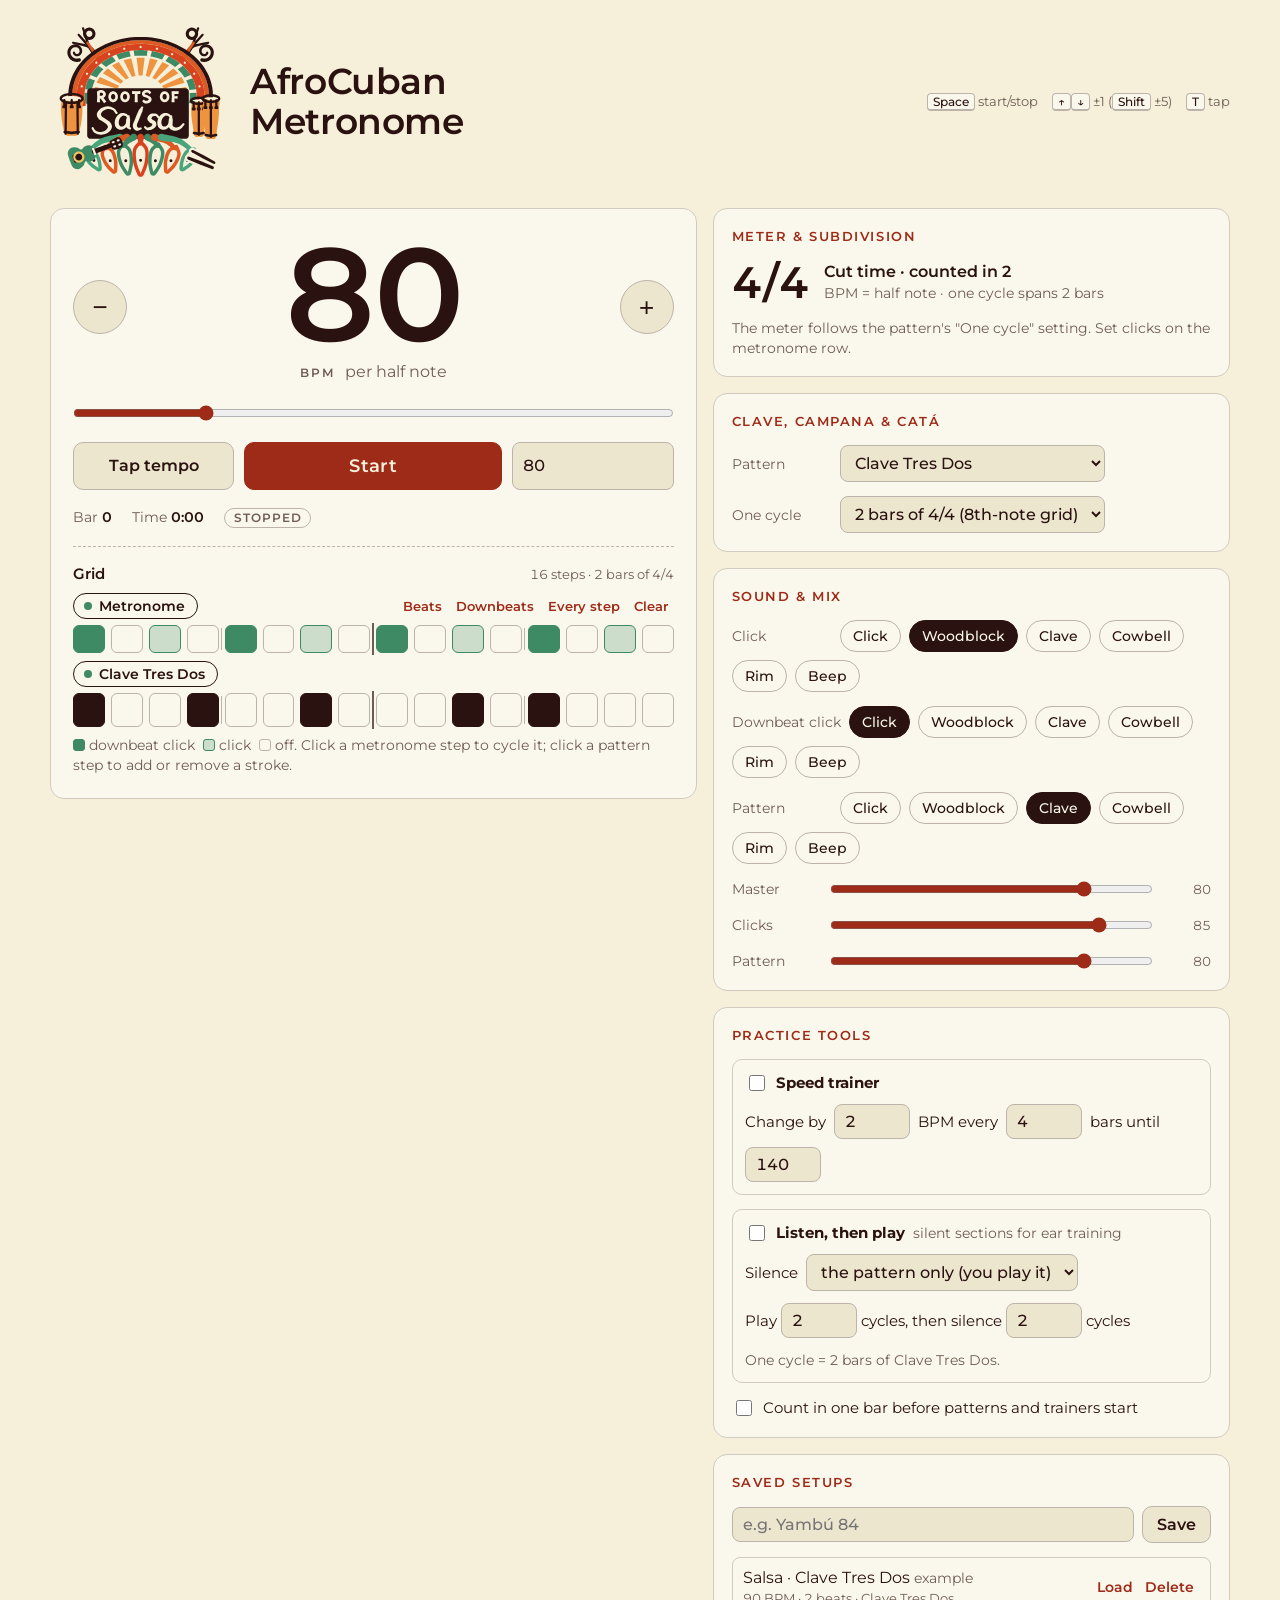
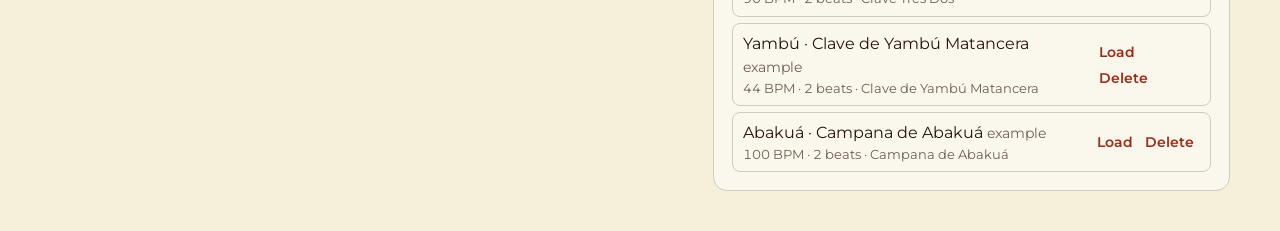
==== site/index.html @ 191486e2 "Downbeats: click the two main pulses of each bar Downbeats now puts downbeat clicks on the half note" ====
<!doctype html>
<html lang="en">
<head>
<meta charset="utf-8">
<meta name="viewport" content="width=device-width, initial-scale=1, viewport-fit=cover">
<title>AfroCuban Metronome</title>
<meta name="description" content="Practice clave, campana and catá patterns over a step-grid metronome. An Afro-Cuban percussion trainer from Roots of Salsa.">
<meta name="theme-color" content="#F6F0DA" media="(prefers-color-scheme: light)">
<meta name="theme-color" content="#2A1210" media="(prefers-color-scheme: dark)">
<link rel="icon" href="favicon.svg" type="image/svg+xml">
<link rel="preconnect" href="https://fonts.googleapis.com">
<link rel="preconnect" href="https://fonts.gstatic.com" crossorigin>
<link rel="stylesheet" href="https://fonts.googleapis.com/css2?family=Montserrat:wght@400;500;600&display=swap">
<link rel="stylesheet" href="css/styles.css">
<script type="module" src="js/main.js"></script>
</head>
<body>
<div class="wrap">
  <header class="top">
    <div class="brand">
      <img class="logo" src="img/roots_of_salsa_v2_colour.svg" width="180" height="180" alt="Roots of Salsa">
      <h1><span>AfroCuban</span> <span>Metronome</span></h1>
    </div>
    <div class="keys"><span><kbd>Space</kbd> start/stop</span><span><kbd>↑</kbd><kbd>↓</kbd> ±1 (<kbd>Shift</kbd> ±5)</span><span><kbd>T</kbd> tap</span></div>
  </header>

  <div class="grid">
    <section class="transport" id="transport" aria-label="Transport">
      <div class="tempo-row">
        <button class="nudge" id="minus" aria-label="Slower">−</button>
        <div class="bpm-wrap">
          <output id="bpmOut" aria-live="polite">96</output>
          <div class="bpm-meta"><span class="unit">BPM</span><span id="marking">per half note</span></div>
        </div>
        <button class="nudge" id="plus" aria-label="Faster">+</button>
      </div>
      <input type="range" id="bpm" min="20" max="300" value="96" aria-label="Tempo">
      <div class="ctrls">
        <button class="btn" id="tap">Tap tempo</button>
        <button class="btn primary" id="play">Start</button>
        <input type="number" id="bpmNum" min="20" max="300" value="96" aria-label="Exact tempo">
      </div>
      <div class="status">
        <span>Bar <b id="barOut">0</b></span>
        <span>Time <b id="timeOut">0:00</b></span>
        <span id="stateOut"><span class="pill">Stopped</span></span>
        <span id="trainerOut"></span>
      </div>
      <div class="patview" id="patview">
        <h3><span id="patName">Grid</span><span id="patInfo">16 steps · 2 bars</span></h3>
        <div class="lane" id="metLane">
          <div class="lane-head">
            <button class="mute on" id="metToggle" aria-pressed="true">Metronome</button>
            <div class="lane-tools"><button class="mini" data-met="beats" title="Every beat of the time signature (the numerator)">Beats</button><button class="mini" data-met="down" title="The two main pulses of each bar">Downbeats</button><button class="mini" data-met="all">Every step</button><button class="mini" data-met="clear">Clear</button></div>
          </div>
          <div class="cells" id="metCells"></div>
        </div>
        <div class="lane" id="patLane">
          <div class="lane-head"><button class="mute on" id="patToggle" aria-pressed="true"><span id="patLaneName">Pattern</span></button></div>
          <div class="cells" id="cells"></div>
        </div>
        <p class="hint"><span class="key k2"></span> downbeat click <span class="key k1"></span> click <span class="key k0"></span> off. Click a metronome step to cycle it<span id="patHint">; click a pattern step to add or remove a stroke</span>.</p>
      </div>
    </section>

    <div class="stack">
      <section class="panel" aria-labelledby="h-meter">
        <h2 id="h-meter">Meter &amp; subdivision</h2>
        <div class="meter-sum" id="meterSum" hidden>
          <span class="sig" id="sigOut">6/8</span>
          <div><div id="sigNote">Counted in 2</div><div class="hint" id="sigSub">BPM = dotted quarter note</div></div>
        </div>
        <p class="hint" id="gridNote" hidden>The meter follows the pattern's "One cycle" setting. Set clicks on the metronome row.</p>
        <div id="freeMeter">
        <div class="row" id="meters"><span class="lbl">Time</span></div>
        <div class="row" id="subs"><span class="lbl">Subdivide</span></div>
        </div>
      </section>

      <section class="panel" aria-labelledby="h-clave">
        <h2 id="h-clave">Clave, campana &amp; catá</h2>
        <div class="row"><span class="lbl">Pattern</span>
          <select id="pattern" aria-label="Pattern"></select>
        </div>
        <div class="row"><span class="lbl">One cycle</span>
          <select id="span" aria-label="Pattern span"></select>
        </div>
      </section>

      <section class="panel" aria-labelledby="h-sound">
        <h2 id="h-sound">Sound &amp; mix</h2>
        <div class="row" id="sounds"><span class="lbl">Click</span></div>
        <div class="row" id="downSounds"><span class="lbl">Downbeat click</span></div>
        <div class="row" id="patSounds"><span class="lbl">Pattern</span></div>
        <div class="slider"><span>Master</span><input type="range" id="vMaster" min="0" max="100" value="80"><output id="vMasterOut">80</output></div>
        <div class="slider"><span>Clicks</span><input type="range" id="vBeat" min="0" max="100" value="85"><output id="vBeatOut">85</output></div>
        <div class="slider"><span>Pattern</span><input type="range" id="vPat" min="0" max="100" value="80"><output id="vPatOut">80</output></div>
      </section>

      <section class="panel" aria-labelledby="h-practice">
        <h2 id="h-practice">Practice tools</h2>
        <div class="sub">
          <label class="sw"><input type="checkbox" id="trOn"> <b>Speed trainer</b></label>
          <div class="row">Change by <input type="number" id="trStep" value="2" min="-20" max="20"> BPM every <input type="number" id="trEvery" value="4" min="1" max="64"> bars until <input type="number" id="trTarget" value="140" min="20" max="300"></div>
        </div>
        <div class="sub">
          <label class="sw"><input type="checkbox" id="gapOn"> <b>Listen, then play</b> <span class="hint">silent sections for ear training</span></label>
          <div class="row">Silence <select id="gapWhat" aria-label="What goes silent">
            <option value="pattern">the pattern only (you play it)</option>
            <option value="clicks">the metronome only</option>
            <option value="all">everything</option>
          </select></div>
          <div class="row sentence">Play <input type="number" id="gapPlay" value="2" min="1" max="32"> <span class="gapUnit">cycles</span>, then silence <input type="number" id="gapMute" value="2" min="1" max="32"> <span class="gapUnit">cycles</span></div>
          <p class="hint" id="gapHint"></p>
        </div>
        <label class="sw"><input type="checkbox" id="countIn"> Count in one bar before patterns and trainers start</label>
      </section>

      <section class="panel" aria-labelledby="h-presets">
        <h2 id="h-presets">Saved setups</h2>
        <div class="row"><input type="text" id="presetName" placeholder="e.g. Yambú 84"><button class="btn" id="savePreset">Save</button></div>
        <div class="presets" id="presetList"></div>
      </section>
    </div>
  </div>
</div>
</body>
</html>
---- site/css/styles.css ----
/* All styles for the page. Layout ported from the v1.0 prototype; colours and type follow brand/BRANDBOOK.md. */

:root{
  color-scheme:light;
  /* Brand palette (brand book §2). On cream, only ink and deep red are text colours. */
  --brand-ink:#2A1210; --brand-cream:#F6F0DA; --brand-deep-red:#9E2A18; --brand-vermilion:#DD5A22;
  --brand-orange:#EE9440; --brand-amber:#F2C263; --brand-teal:#3D8A64; --brand-light-teal:#49A67C;
  /* UI roles. Surfaces and lines are ink mixed into cream; muted text keeps 5.4:1 on cream. */
  --bg:var(--brand-cream); --surface:#FAF8EC; --surface-2:#EDE6CF; --ink:var(--brand-ink); --muted:#6F5D55;
  --line:#D0CAC0; --line-strong:#BCB3AA;
  --accent:var(--brand-deep-red); --accent-ink:var(--brand-cream);
  --hot:var(--brand-vermilion);      /* playhead */
  --live:var(--brand-teal);          /* playing, lane on */
  --click:var(--brand-teal);         /* metronome row */
  --stroke:var(--brand-ink);         /* pattern row */
  --display:"Montserrat", "Avenir Next", "Segoe UI", system-ui, sans-serif;
  --body:"Montserrat", "Avenir Next", "Segoe UI", system-ui, -apple-system, sans-serif;
}
@media (prefers-color-scheme: dark){
  :root{
    color-scheme:dark;
    --bg:var(--brand-ink); --surface:#361F1C; --surface-2:#402A26; --ink:var(--brand-cream); --muted:#B5A999;
    --line:#59453E; --line-strong:#68554D;
    --accent:var(--brand-orange); --accent-ink:var(--brand-ink);
    --live:var(--brand-light-teal); --click:var(--brand-light-teal); --stroke:var(--brand-cream);
  }
}
*{box-sizing:border-box}
[hidden]{display:none!important}
/* Side gutter of 16px, widened where the iPhone notch or home bar needs it (viewport-fit=cover) */
body{margin:0;background:var(--bg);color:var(--ink);font-family:var(--body);font-size:16px;line-height:1.45;
  padding:env(safe-area-inset-top,0px) max(16px, env(safe-area-inset-right,0px)) calc(40px + env(safe-area-inset-bottom,0px)) max(16px, env(safe-area-inset-left,0px))}
.wrap{max-width:1180px;margin:0 auto}
.top{display:flex;justify-content:space-between;align-items:center;gap:12px 24px;flex-wrap:wrap;padding-block:12px 16px}
.brand{display:flex;align-items:center;gap:20px}
/* The logo file is 1045 units wide around a 933-unit mark, so a 180px image draws the mark at 161px
   (brand book: 160px for full detail). Its built-in margin plus the gap covers the 7% clear space. */
.logo{display:block;flex:none;width:180px;height:180px}
/* Only the colour mark is supplied, and it must sit on a light ground, so dark mode gives it a cream plate. */
@media (prefers-color-scheme: dark){.logo{box-sizing:content-box;padding:4px;border-radius:20px;background:var(--brand-cream)}}
h1{margin:0;font-family:var(--display);font-weight:600;font-size:clamp(26px,3.2vw,36px);line-height:1.1;letter-spacing:-.01em}
h1 span{display:block}
.keys{font-size:12.5px;color:var(--muted);display:flex;gap:6px 14px;flex-wrap:wrap}
kbd{font-family:var(--body);font-size:12px;font-weight:500;border:1px solid var(--line-strong);border-bottom-width:2px;border-radius:4px;padding:0 5px;background:var(--surface);color:var(--ink)}
.grid{display:grid;grid-template-columns:minmax(0,1.25fr) minmax(0,1fr);gap:16px;align-items:start}
@media (max-width:880px){.grid{grid-template-columns:1fr}}
.stack{display:grid;gap:16px}
@media (min-width:881px){.grid .transport{position:sticky;top:calc(env(safe-area-inset-top,0px) + 12px)}}
.transport{background:var(--surface);border:1px solid var(--line);border-radius:14px;padding:22px;position:relative;overflow:hidden;display:grid;gap:18px}
.tempo-row{display:grid;grid-template-columns:auto 1fr auto;align-items:center;gap:10px}
.nudge{width:54px;height:54px;border-radius:50%;border:1px solid var(--line-strong);background:var(--surface-2);color:var(--ink);font-size:26px;cursor:pointer;line-height:1}
.nudge:hover{border-color:var(--accent)}
.bpm-wrap{text-align:center}
#bpmOut{font-family:var(--display);font-weight:600;font-size:clamp(76px,19vw,132px);line-height:.95;font-variant-numeric:tabular-nums;display:block;letter-spacing:-.02em}
.bpm-meta{display:flex;justify-content:center;gap:10px;align-items:baseline;margin-top:4px}
.unit{font-size:12px;font-weight:600;letter-spacing:.16em;color:var(--muted)}
#marking{color:var(--muted);font-size:16px}
input[type=range]{width:100%;accent-color:var(--accent);height:22px;margin:0}
.ctrls{display:grid;grid-template-columns:1fr 1.6fr 1fr;gap:10px}
.btn{font:600 16px var(--body);border-radius:10px;border:1px solid var(--line-strong);background:var(--surface-2);color:var(--ink);padding:12px 14px;cursor:pointer}
.btn:hover{border-color:var(--accent)}
.btn.primary{background:var(--accent);color:var(--accent-ink);border-color:var(--accent);font-size:18px;letter-spacing:.02em}
.btn.primary.on{background:var(--ink);border-color:var(--ink);color:var(--surface)}
.btn:focus-visible,.chip:focus-visible,.cell:focus-visible,.nudge:focus-visible,select:focus-visible,input:focus-visible{outline:2px solid var(--accent);outline-offset:2px}
#tap.hit{background:var(--brand-amber);border-color:var(--brand-orange);color:var(--brand-ink)}
.hint{font-size:14px;color:var(--muted)}
p.hint{margin:0}
.status{display:flex;flex-wrap:wrap;gap:8px 20px;font-size:13.5px;color:var(--muted);font-variant-numeric:tabular-nums}
.status b{color:var(--ink);font-weight:600}
.pill{display:inline-block;padding:1px 9px;border-radius:99px;font-size:11.5px;font-weight:600;letter-spacing:.08em;text-transform:uppercase;border:1px solid var(--line-strong)}
.pill.live{color:var(--ink);border-color:var(--live);background:color-mix(in srgb,var(--live) 16%,transparent)}
.pill.silent{color:var(--brand-ink);border-color:var(--brand-amber);background:var(--brand-amber)}
.patview{border-top:1px dashed var(--line-strong);padding-top:16px;display:grid;gap:8px}
.patview h3{margin:0;font-size:15px;font-weight:600;display:flex;justify-content:space-between;align-items:baseline;gap:8px;flex-wrap:wrap}
.patview h3 span{font-weight:400;color:var(--muted);font-size:13px;font-variant-numeric:tabular-nums}
#patName{font-family:var(--display);color:var(--ink);font-size:15px;font-weight:600}
.cells{display:grid;gap:6px}
.cell{height:34px;border-radius:6px;border:1px solid var(--line-strong);background:transparent;cursor:pointer;padding:0;position:relative}
.cell.hit{background:var(--stroke);border-color:var(--stroke)}
.cell.gs::before,.cell.half::before{content:"";position:absolute;left:-4.5px;top:2px;bottom:2px;width:1px;background:var(--line-strong)}
.cell.half::before{width:2px;left:-5px;top:-3px;bottom:-3px;background:var(--muted)}
.cell.now{outline:2px solid var(--hot);outline-offset:1px}
.meter-sum{display:flex;align-items:center;gap:14px}
.sig{font-family:var(--display);font-weight:600;font-size:44px;line-height:1;font-variant-numeric:tabular-nums}
#sigNote{font-weight:600}
#freeMeter{display:grid;gap:14px}
#freeMeter[hidden]{display:none!important}
.cell.hit.now{background:var(--hot);border-color:var(--hot)}
.lane{display:grid;gap:6px}
.lane-head{display:flex;justify-content:space-between;align-items:center;gap:6px 10px;flex-wrap:wrap}
.lane-tools{display:flex;flex-wrap:wrap;gap:2px}
.mute{font:600 13.5px var(--body);border:1px solid var(--line-strong);background:transparent;color:var(--muted);border-radius:99px;padding:4px 12px 4px 10px;cursor:pointer;display:inline-flex;gap:7px;align-items:center}
.mute::before{content:"";width:8px;height:8px;border-radius:50%;background:var(--line-strong);flex:none}
.mute.on{color:var(--ink);border-color:var(--ink)}
.mute.on::before{background:var(--live)}
.mini{font:600 13px var(--body);border:0;background:transparent;color:var(--accent);cursor:pointer;padding:3px 6px;border-radius:6px}
.mini:hover{background:var(--surface-2)}
.lane.off .cells{opacity:.35}
.lane.silent .cells{opacity:.2}
.lane.silent .mute{border-style:dashed}
#metCells .cell{height:28px}
.cell.m1{background:color-mix(in srgb,var(--click) 24%,transparent);border-color:var(--click)}
.cell.m2{background:var(--click);border-color:var(--click)}
.cell.m2.now,.cell.m1.now{outline-color:var(--hot)}
.key{display:inline-block;width:12px;height:12px;border-radius:3px;border:1px solid var(--line-strong);vertical-align:-1px;margin-left:4px}
.key.k1{background:color-mix(in srgb,var(--click) 24%,transparent);border-color:var(--click)}
.key.k2{background:var(--click);border-color:var(--click);margin-left:0}
.panel{background:var(--surface);border:1px solid var(--line);border-radius:14px;padding:18px;display:grid;gap:14px}
.panel h2{margin:0;font-family:var(--display);font-size:13px;font-weight:600;letter-spacing:.12em;text-transform:uppercase;color:var(--accent)}
.row{display:flex;flex-wrap:wrap;gap:8px;align-items:center}
.row.sentence{display:block;line-height:2.6}
.lbl{font-size:14px;color:var(--muted);min-width:100px}
.chip{font:500 14px var(--body);border:1px solid var(--line-strong);background:transparent;color:var(--ink);border-radius:99px;padding:6px 12px;cursor:pointer}
.chip:hover{border-color:var(--accent)}
.chip.on{background:var(--ink);color:var(--surface);border-color:var(--ink)}
.slider{display:grid;grid-template-columns:88px 1fr 48px;gap:10px;align-items:center}
.slider span:first-child{font-size:14px;color:var(--muted)}
.slider output{font-size:13px;text-align:right;color:var(--muted);font-variant-numeric:tabular-nums}
/* 16px keeps iPhone Safari from zooming in when a field gets focus */
select,input[type=text],input[type=number]{font:500 16px var(--body);color:var(--ink);background:var(--surface-2);border:1px solid var(--line-strong);border-radius:8px;padding:7px 10px}
input[type=number]{width:76px;font-variant-numeric:tabular-nums}
#bpmNum{width:100%}
.sw{display:inline-flex;align-items:center;gap:8px;font-size:15px;cursor:pointer}
.sw input{accent-color:var(--accent);width:16px;height:16px}
.sub{display:grid;gap:10px;padding:12px;border:1px solid var(--line);border-radius:10px}
.sub .row{font-size:15px}
.presets{display:grid;gap:6px}
.preset{display:flex;justify-content:space-between;align-items:center;gap:8px;padding:8px 10px;border:1px solid var(--line);border-radius:8px}
.preset .meta{font-size:13px;color:var(--muted);font-variant-numeric:tabular-nums}
.preset button{font:600 14px var(--body);border:0;background:transparent;color:var(--accent);cursor:pointer;padding:4px 6px}
#presetName{flex:1;min-width:0}
#savePreset{padding:8px 14px}
.empty{font-size:14px;color:var(--muted)}
/* 144px draws the mark at 129px: the brand book's "acceptable" screen size */
@media (max-width:480px){.logo{width:144px;height:144px}.brand{gap:16px}h1{font-size:clamp(20px,6.2vw,24px)}
  .ctrls{grid-template-columns:1fr 1fr}.ctrls .primary{grid-column:1/-1;order:-1}.slider{grid-template-columns:70px 1fr 42px}.lbl{min-width:0;width:100%}
  .sw:has(.hint){flex-wrap:wrap;row-gap:0}.sw .hint{flex-basis:100%;padding-left:24px}}
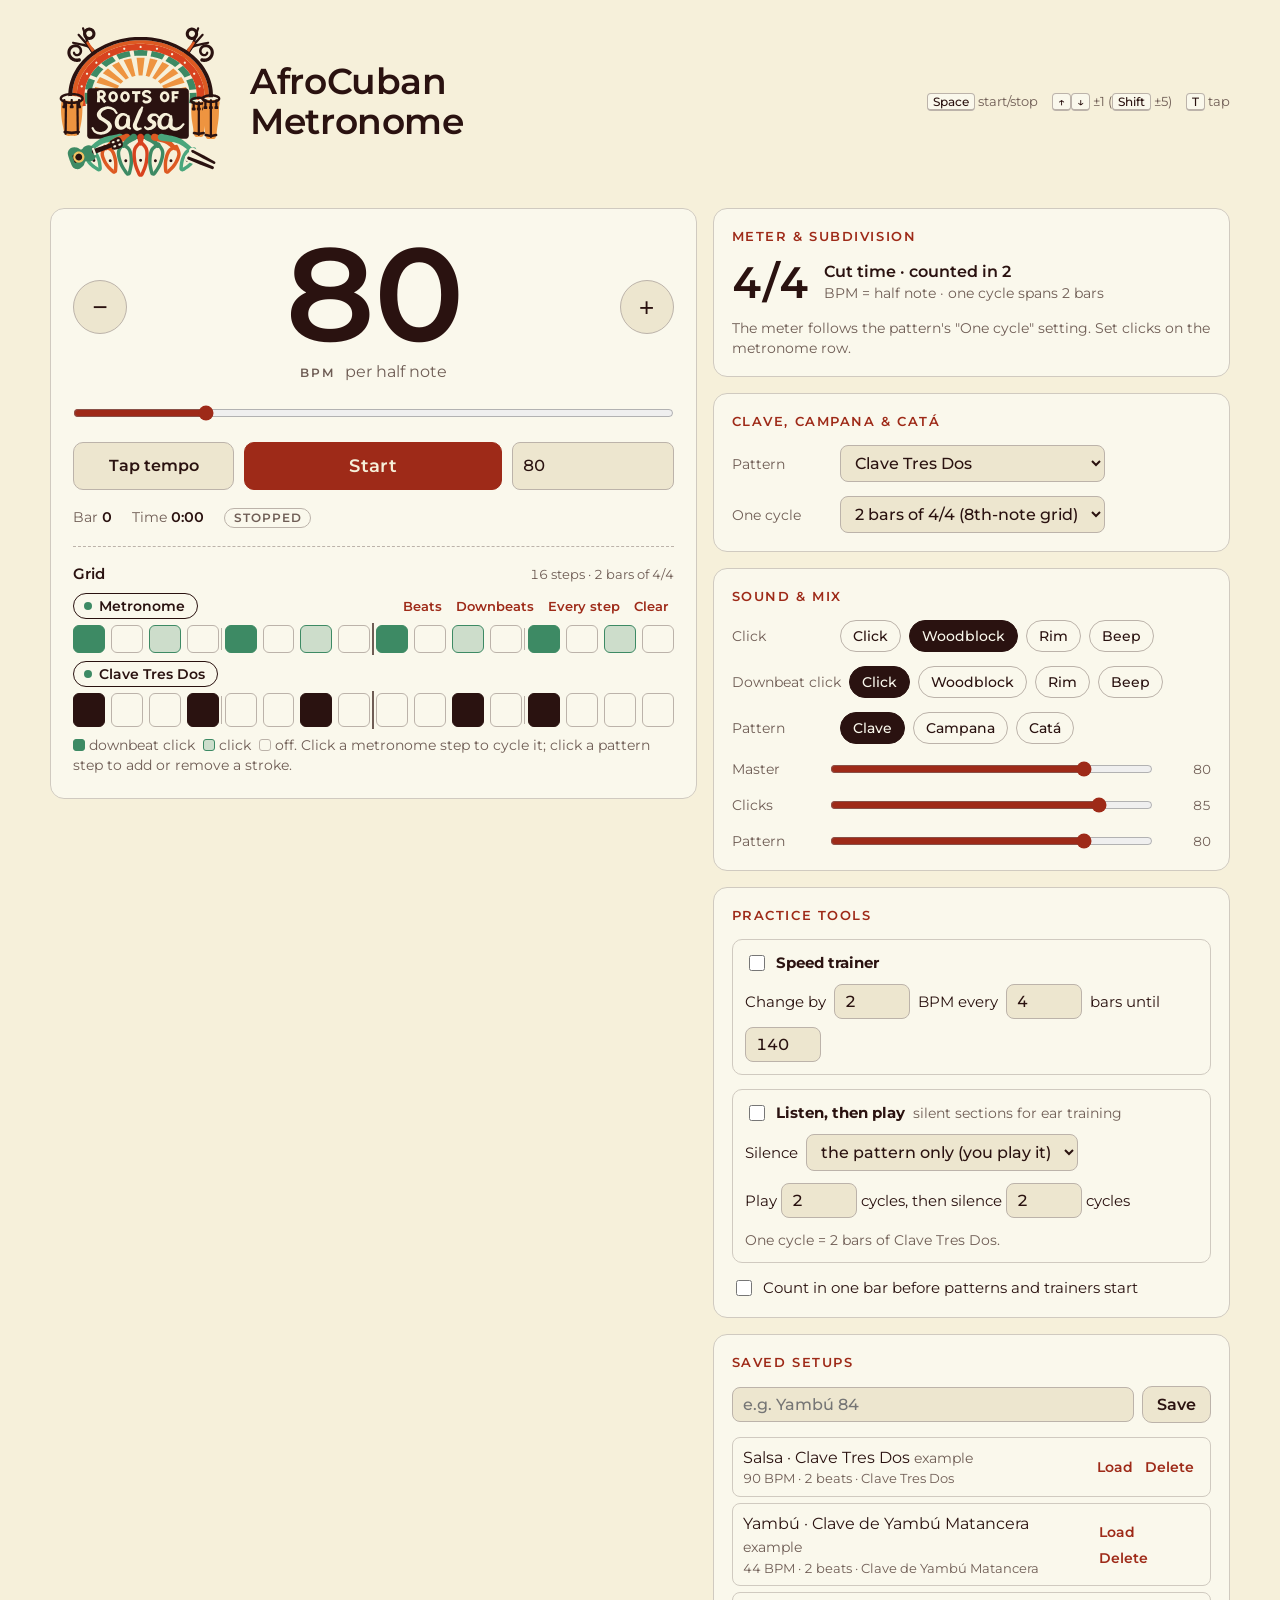
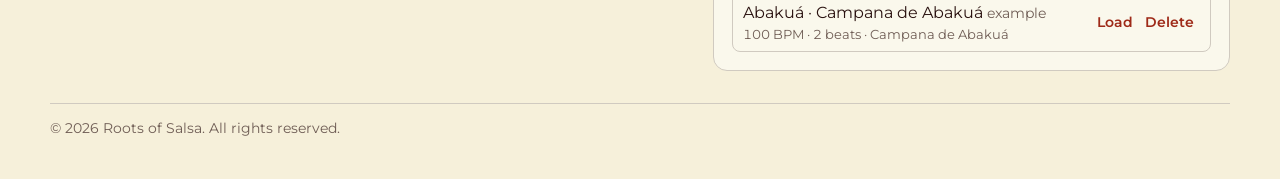
==== commit 84ba0d47: "Add the copyright notice - Page footer: "© 2026 Roots of Salsa. All rights reserved." in the   muted" ====
--- a/site/index.html
+++ b/site/index.html
@@ -18,7 +18,10 @@
 <div class="wrap">
   <header class="top">
     <div class="brand">
-      <img class="logo" src="img/roots_of_salsa_v2_colour.svg" width="180" height="180" alt="Roots of Salsa">
+      <picture>
+        <source srcset="img/roots_of_salsa_v2_white.svg" media="(prefers-color-scheme: dark)">
+        <img class="logo" src="img/roots_of_salsa_v2_colour.svg" width="180" height="180" alt="Roots of Salsa">
+      </picture>
       <h1><span>AfroCuban</span> <span>Metronome</span></h1>
     </div>
     <div class="keys"><span><kbd>Space</kbd> start/stop</span><span><kbd>↑</kbd><kbd>↓</kbd> ±1 (<kbd>Shift</kbd> ±5)</span><span><kbd>T</kbd> tap</span></div>
@@ -123,6 +126,7 @@
       </section>
     </div>
   </div>
+  <footer class="foot">© 2026 Roots of Salsa. All rights reserved.</footer>
 </div>
 </body>
 </html>
--- a/site/css/styles.css
+++ b/site/css/styles.css
@@ -35,9 +35,9 @@
 .brand{display:flex;align-items:center;gap:20px}
 /* The logo file is 1045 units wide around a 933-unit mark, so a 180px image draws the mark at 161px
    (brand book: 160px for full detail). Its built-in margin plus the gap covers the 7% clear space. */
-.logo{display:block;flex:none;width:180px;height:180px}
-/* Only the colour mark is supplied, and it must sit on a light ground, so dark mode gives it a cream plate. */
-@media (prefers-color-scheme: dark){.logo{box-sizing:content-box;padding:4px;border-radius:20px;background:var(--brand-cream)}}
+/* Dark mode shows the white knockout straight on the ink-brown ground (brand book §6); see the <picture> in index.html. */
+.brand picture{flex:none}
+.logo{display:block;width:180px;height:180px}
 h1{margin:0;font-family:var(--display);font-weight:600;font-size:clamp(26px,3.2vw,36px);line-height:1.1;letter-spacing:-.01em}
 h1 span{display:block}
 .keys{font-size:12.5px;color:var(--muted);display:flex;gap:6px 14px;flex-wrap:wrap}
@@ -131,7 +131,25 @@
 #presetName{flex:1;min-width:0}
 #savePreset{padding:8px 14px}
 .empty{font-size:14px;color:var(--muted)}
-/* 144px draws the mark at 129px: the brand book's "acceptable" screen size */
+/* Copyright line. The full legal form (Vincent Alexander Emanuele II d/b/a Roots of Salsa) is in the README. */
+.foot{margin-top:32px;padding-top:14px;border-top:1px solid var(--line);font-size:14px;color:var(--muted)}
+/* Touch screens: every control is at least 40px tall, and each grid cell's tap area takes in the gap
+   around it (34px cell + 6px gap = 40px). The metronome row's 28px cells reach 6px up and down,
+   so its wrapped rows sit 12px apart to keep those tap areas from overlapping.
+   The insets count from inside the cell's 1px border, hence one extra pixel. */
+@media (pointer: coarse){
+  .cell::after{content:"";position:absolute;inset:-4px}
+  #metCells .cell::after{inset:-7px -4px}
+  #metCells{row-gap:12px}
+  .mute,.mini,.chip,.sw,.btn,select,input[type=text],input[type=number],.preset button{min-height:40px}
+  .mini{padding-inline:8px}
+  .preset button{min-width:40px}
+  input[type=range]{height:40px}
+  .keys{display:none}   /* the keyboard shortcuts legend: phones and tablets have no keyboard to use it with */
+}
+/* 144px draws the mark at 129px: the brand book's "acceptable" screen size.
+   Narrower side padding in the panels gives the grid room for two rows of eight 40px cells, down to 375px screens. */
 @media (max-width:480px){.logo{width:144px;height:144px}.brand{gap:16px}h1{font-size:clamp(20px,6.2vw,24px)}
+  .transport,.panel{padding-inline:12px}
   .ctrls{grid-template-columns:1fr 1fr}.ctrls .primary{grid-column:1/-1;order:-1}.slider{grid-template-columns:70px 1fr 42px}.lbl{min-width:0;width:100%}
   .sw:has(.hint){flex-wrap:wrap;row-gap:0}.sw .hint{flex-basis:100%;padding-left:24px}}
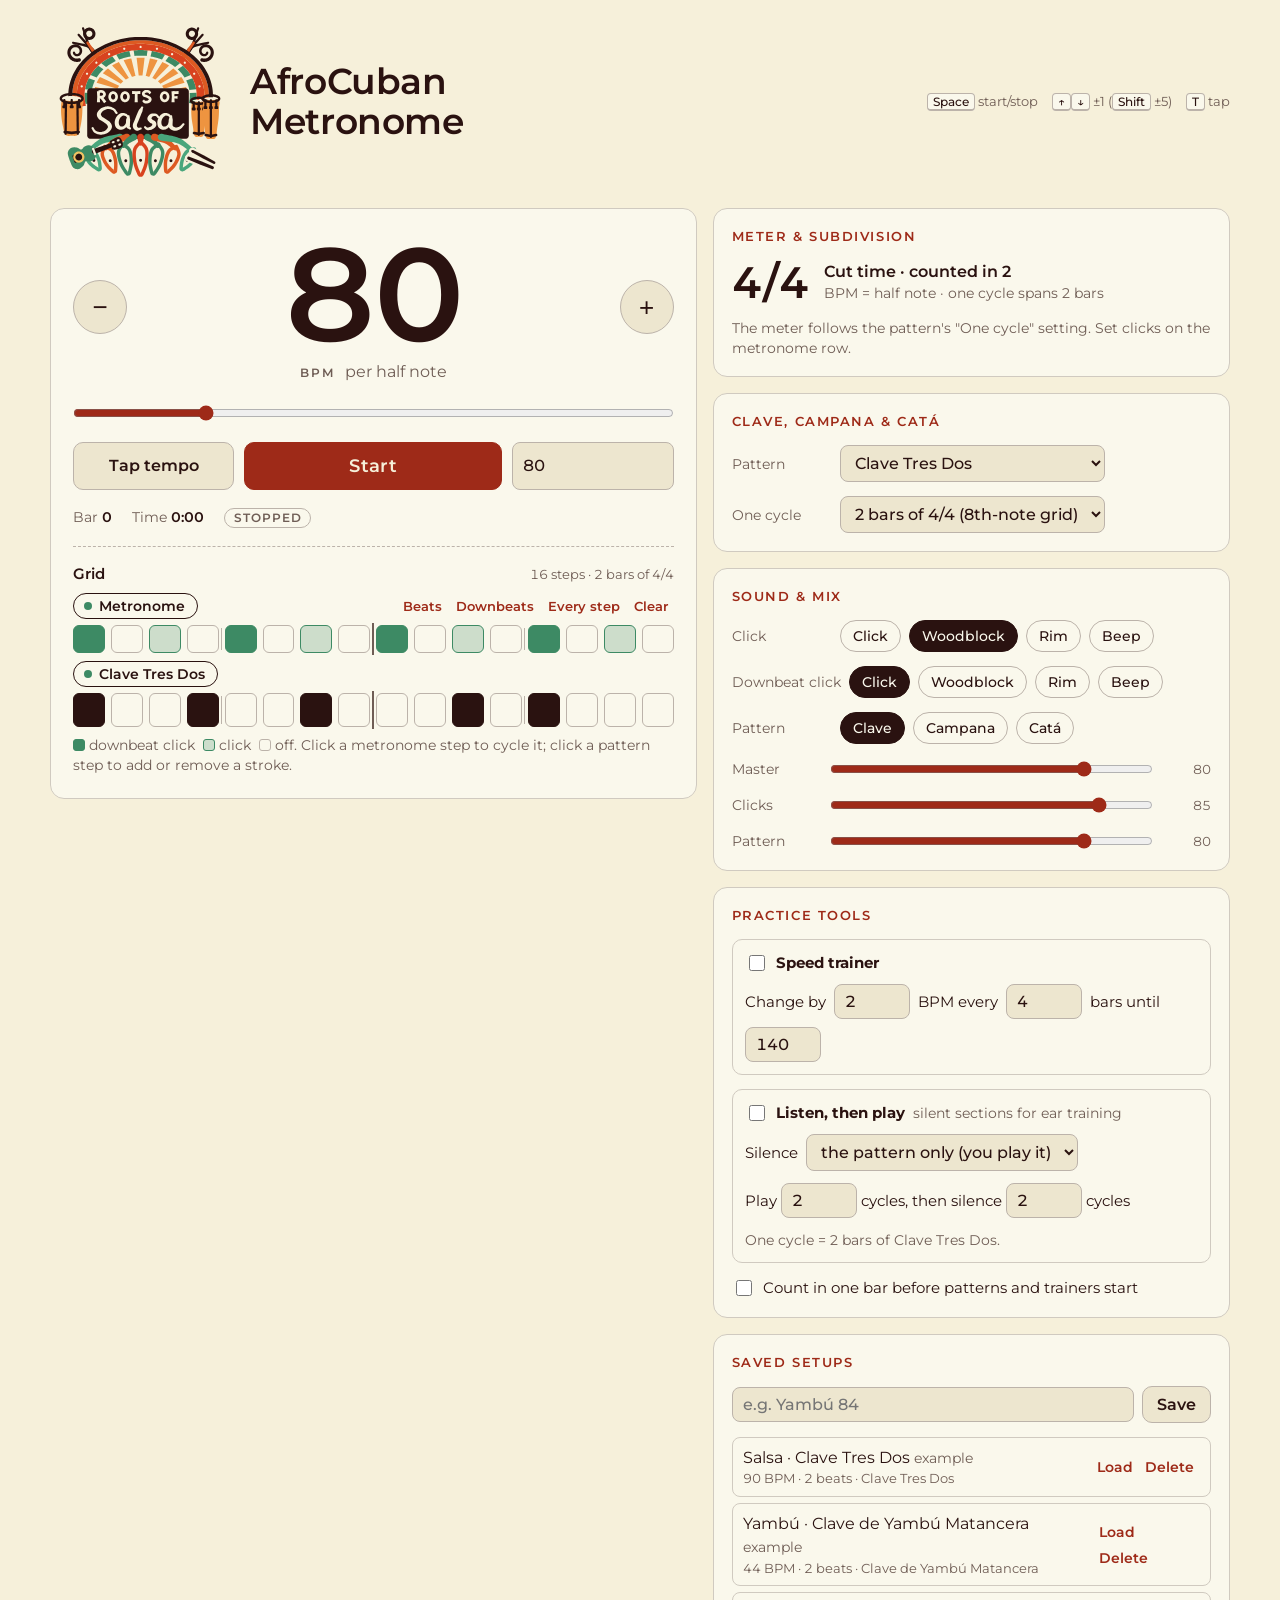
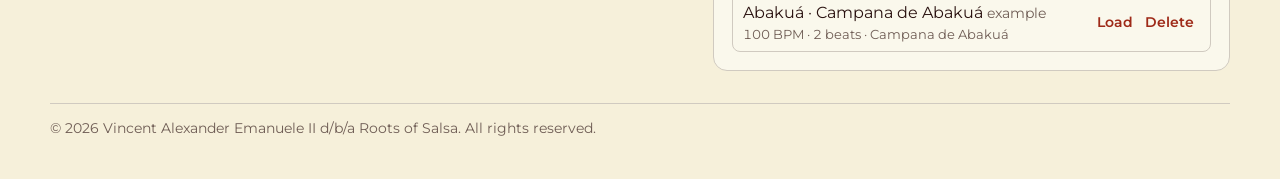
==== commit 39a6c11a: "Footer: use the full formal copyright notice Owner's decision after checking the short form on the p" ====
--- a/site/index.html
+++ b/site/index.html
@@ -126,7 +126,7 @@
       </section>
     </div>
   </div>
-  <footer class="foot">© 2026 Roots of Salsa. All rights reserved.</footer>
+  <footer class="foot">© 2026 Vincent Alexander Emanuele II d/b/a Roots&nbsp;of&nbsp;Salsa. All rights reserved.</footer>
 </div>
 </body>
 </html>
--- a/site/css/styles.css
+++ b/site/css/styles.css
@@ -131,7 +131,7 @@
 #presetName{flex:1;min-width:0}
 #savePreset{padding:8px 14px}
 .empty{font-size:14px;color:var(--muted)}
-/* Copyright line. The full legal form (Vincent Alexander Emanuele II d/b/a Roots of Salsa) is in the README. */
+/* Copyright line, in the owner's full formal wording (same as the README). */
 .foot{margin-top:32px;padding-top:14px;border-top:1px solid var(--line);font-size:14px;color:var(--muted)}
 /* Touch screens: every control is at least 40px tall, and each grid cell's tap area takes in the gap
    around it (34px cell + 6px gap = 40px). The metronome row's 28px cells reach 6px up and down,
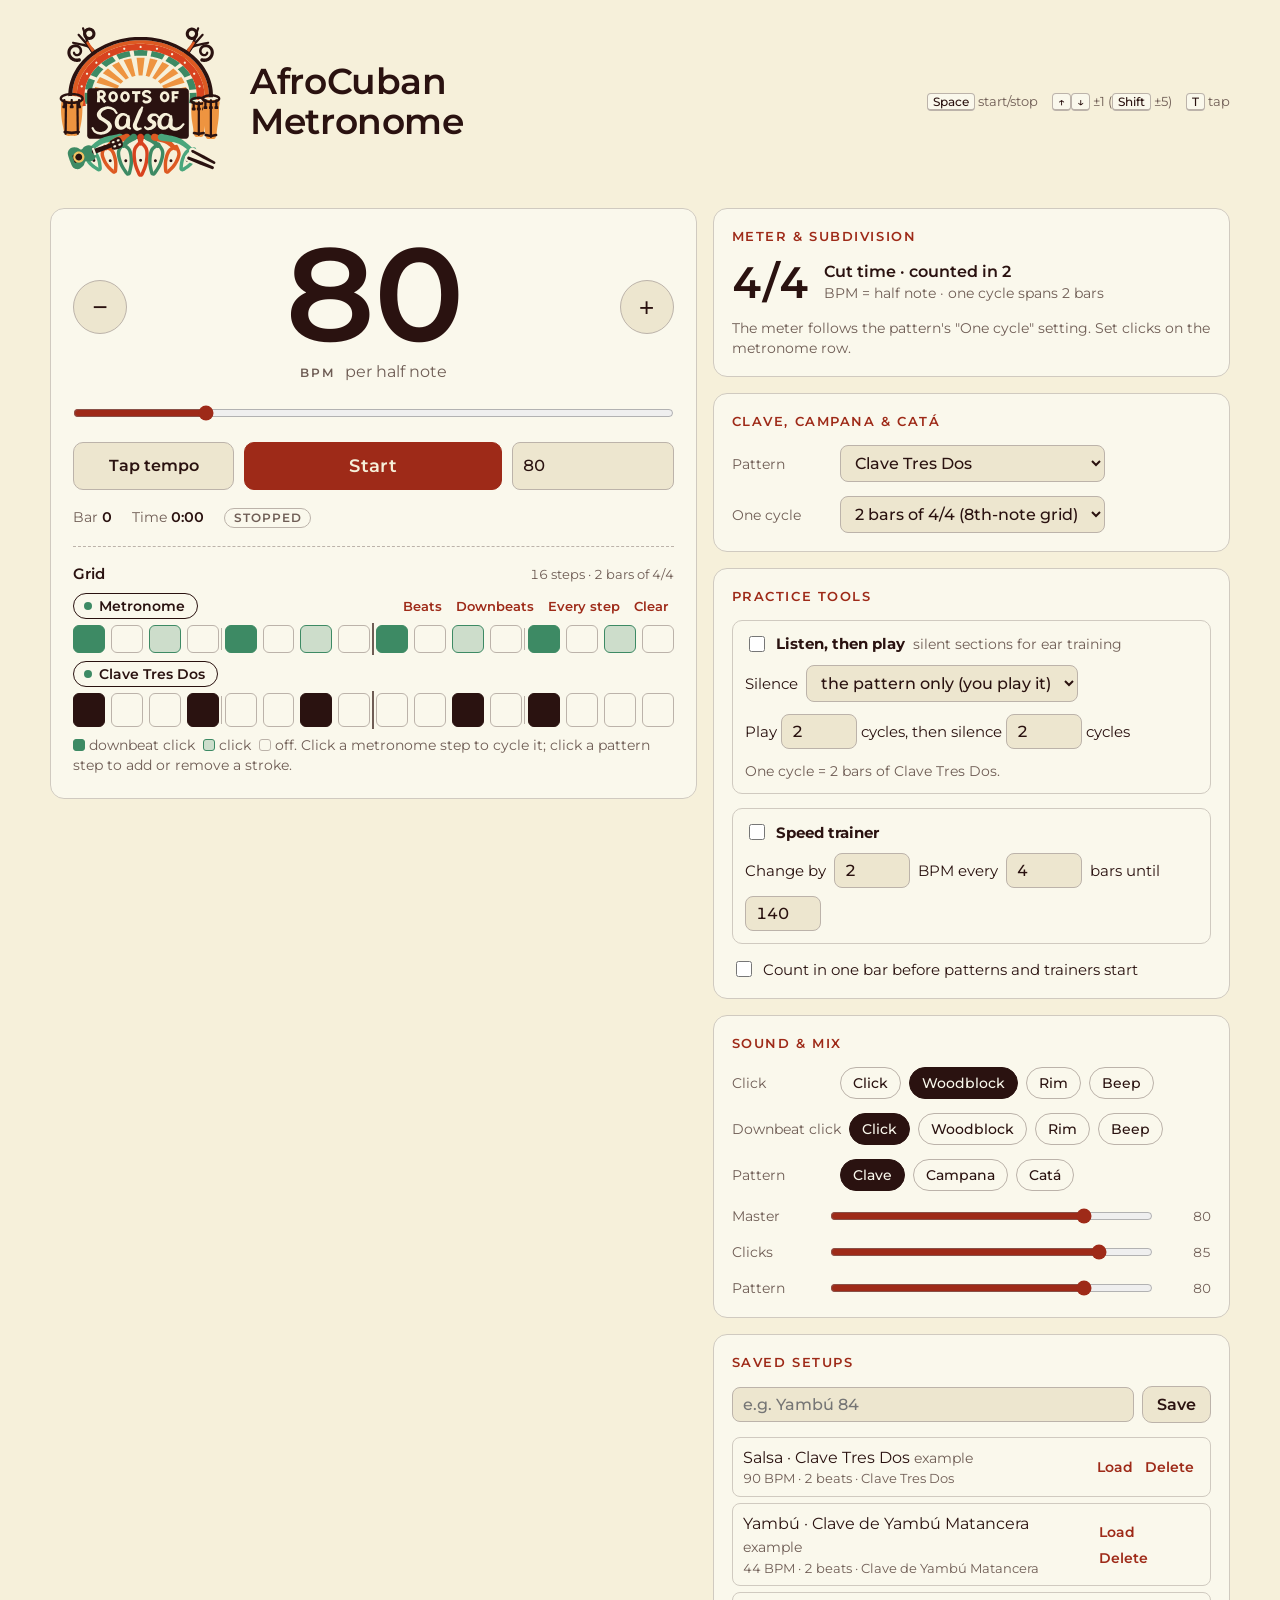
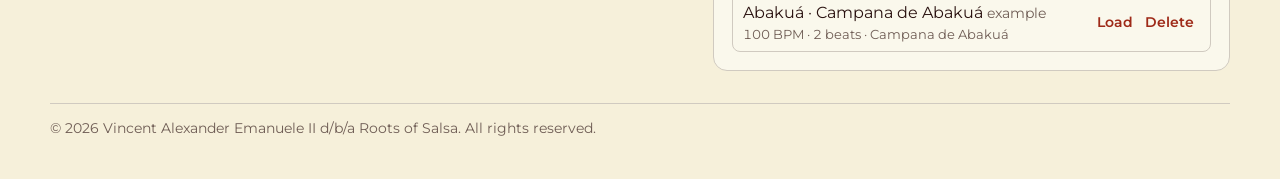
==== commit d74b418a: "Put Practice tools before Sound & mix, with Listen, then play first Owner's request: the practice to" ====
--- a/site/index.html
+++ b/site/index.html
@@ -90,22 +90,8 @@
         </div>
       </section>
 
-      <section class="panel" aria-labelledby="h-sound">
-        <h2 id="h-sound">Sound &amp; mix</h2>
-        <div class="row" id="sounds"><span class="lbl">Click</span></div>
-        <div class="row" id="downSounds"><span class="lbl">Downbeat click</span></div>
-        <div class="row" id="patSounds"><span class="lbl">Pattern</span></div>
-        <div class="slider"><span>Master</span><input type="range" id="vMaster" min="0" max="100" value="80"><output id="vMasterOut">80</output></div>
-        <div class="slider"><span>Clicks</span><input type="range" id="vBeat" min="0" max="100" value="85"><output id="vBeatOut">85</output></div>
-        <div class="slider"><span>Pattern</span><input type="range" id="vPat" min="0" max="100" value="80"><output id="vPatOut">80</output></div>
-      </section>
-
       <section class="panel" aria-labelledby="h-practice">
         <h2 id="h-practice">Practice tools</h2>
-        <div class="sub">
-          <label class="sw"><input type="checkbox" id="trOn"> <b>Speed trainer</b></label>
-          <div class="row">Change by <input type="number" id="trStep" value="2" min="-20" max="20"> BPM every <input type="number" id="trEvery" value="4" min="1" max="64"> bars until <input type="number" id="trTarget" value="140" min="20" max="300"></div>
-        </div>
         <div class="sub">
           <label class="sw"><input type="checkbox" id="gapOn"> <b>Listen, then play</b> <span class="hint">silent sections for ear training</span></label>
           <div class="row">Silence <select id="gapWhat" aria-label="What goes silent">
@@ -116,7 +102,21 @@
           <div class="row sentence">Play <input type="number" id="gapPlay" value="2" min="1" max="32"> <span class="gapUnit">cycles</span>, then silence <input type="number" id="gapMute" value="2" min="1" max="32"> <span class="gapUnit">cycles</span></div>
           <p class="hint" id="gapHint"></p>
         </div>
+        <div class="sub">
+          <label class="sw"><input type="checkbox" id="trOn"> <b>Speed trainer</b></label>
+          <div class="row">Change by <input type="number" id="trStep" value="2" min="-20" max="20"> BPM every <input type="number" id="trEvery" value="4" min="1" max="64"> bars until <input type="number" id="trTarget" value="140" min="20" max="300"></div>
+        </div>
         <label class="sw"><input type="checkbox" id="countIn"> Count in one bar before patterns and trainers start</label>
+      </section>
+
+      <section class="panel" aria-labelledby="h-sound">
+        <h2 id="h-sound">Sound &amp; mix</h2>
+        <div class="row" id="sounds"><span class="lbl">Click</span></div>
+        <div class="row" id="downSounds"><span class="lbl">Downbeat click</span></div>
+        <div class="row" id="patSounds"><span class="lbl">Pattern</span></div>
+        <div class="slider"><span>Master</span><input type="range" id="vMaster" min="0" max="100" value="80"><output id="vMasterOut">80</output></div>
+        <div class="slider"><span>Clicks</span><input type="range" id="vBeat" min="0" max="100" value="85"><output id="vBeatOut">85</output></div>
+        <div class="slider"><span>Pattern</span><input type="range" id="vPat" min="0" max="100" value="80"><output id="vPatOut">80</output></div>
       </section>
 
       <section class="panel" aria-labelledby="h-presets">
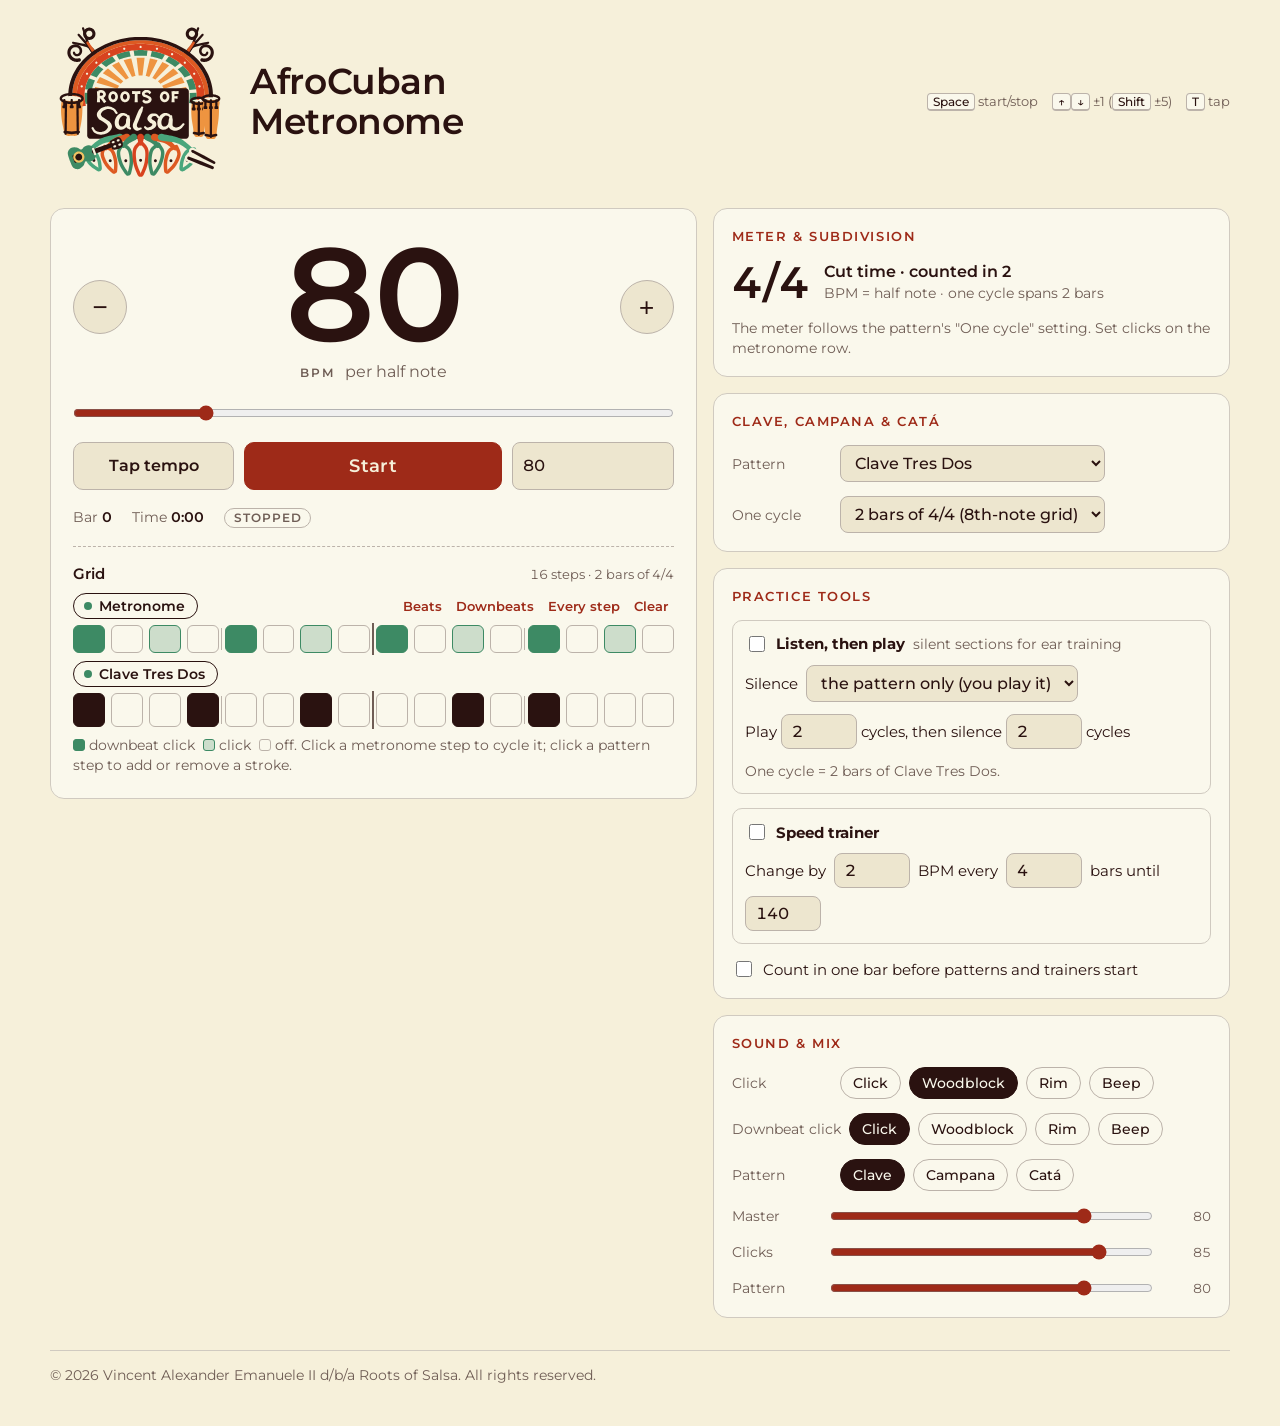
==== commit 97851ef6: "Remove Saved setups, at the owner's request Keeps the app focused on what students will use now; hom" ====
--- a/site/index.html
+++ b/site/index.html
@@ -119,11 +119,6 @@
         <div class="slider"><span>Pattern</span><input type="range" id="vPat" min="0" max="100" value="80"><output id="vPatOut">80</output></div>
       </section>
 
-      <section class="panel" aria-labelledby="h-presets">
-        <h2 id="h-presets">Saved setups</h2>
-        <div class="row"><input type="text" id="presetName" placeholder="e.g. Yambú 84"><button class="btn" id="savePreset">Save</button></div>
-        <div class="presets" id="presetList"></div>
-      </section>
     </div>
   </div>
   <footer class="foot">© 2026 Vincent Alexander Emanuele II d/b/a Roots&nbsp;of&nbsp;Salsa. All rights reserved.</footer>
--- a/site/css/styles.css
+++ b/site/css/styles.css
@@ -124,13 +124,6 @@
 .sw input{accent-color:var(--accent);width:16px;height:16px}
 .sub{display:grid;gap:10px;padding:12px;border:1px solid var(--line);border-radius:10px}
 .sub .row{font-size:15px}
-.presets{display:grid;gap:6px}
-.preset{display:flex;justify-content:space-between;align-items:center;gap:8px;padding:8px 10px;border:1px solid var(--line);border-radius:8px}
-.preset .meta{font-size:13px;color:var(--muted);font-variant-numeric:tabular-nums}
-.preset button{font:600 14px var(--body);border:0;background:transparent;color:var(--accent);cursor:pointer;padding:4px 6px}
-#presetName{flex:1;min-width:0}
-#savePreset{padding:8px 14px}
-.empty{font-size:14px;color:var(--muted)}
 /* Copyright line, in the owner's full formal wording (same as the README). */
 .foot{margin-top:32px;padding-top:14px;border-top:1px solid var(--line);font-size:14px;color:var(--muted)}
 /* Touch screens: every control is at least 40px tall, and each grid cell's tap area takes in the gap
@@ -141,9 +134,8 @@
   .cell::after{content:"";position:absolute;inset:-4px}
   #metCells .cell::after{inset:-7px -4px}
   #metCells{row-gap:12px}
-  .mute,.mini,.chip,.sw,.btn,select,input[type=text],input[type=number],.preset button{min-height:40px}
+  .mute,.mini,.chip,.sw,.btn,select,input[type=text],input[type=number]{min-height:40px}
   .mini{padding-inline:8px}
-  .preset button{min-width:40px}
   input[type=range]{height:40px}
   .keys{display:none}   /* the keyboard shortcuts legend: phones and tablets have no keyboard to use it with */
 }
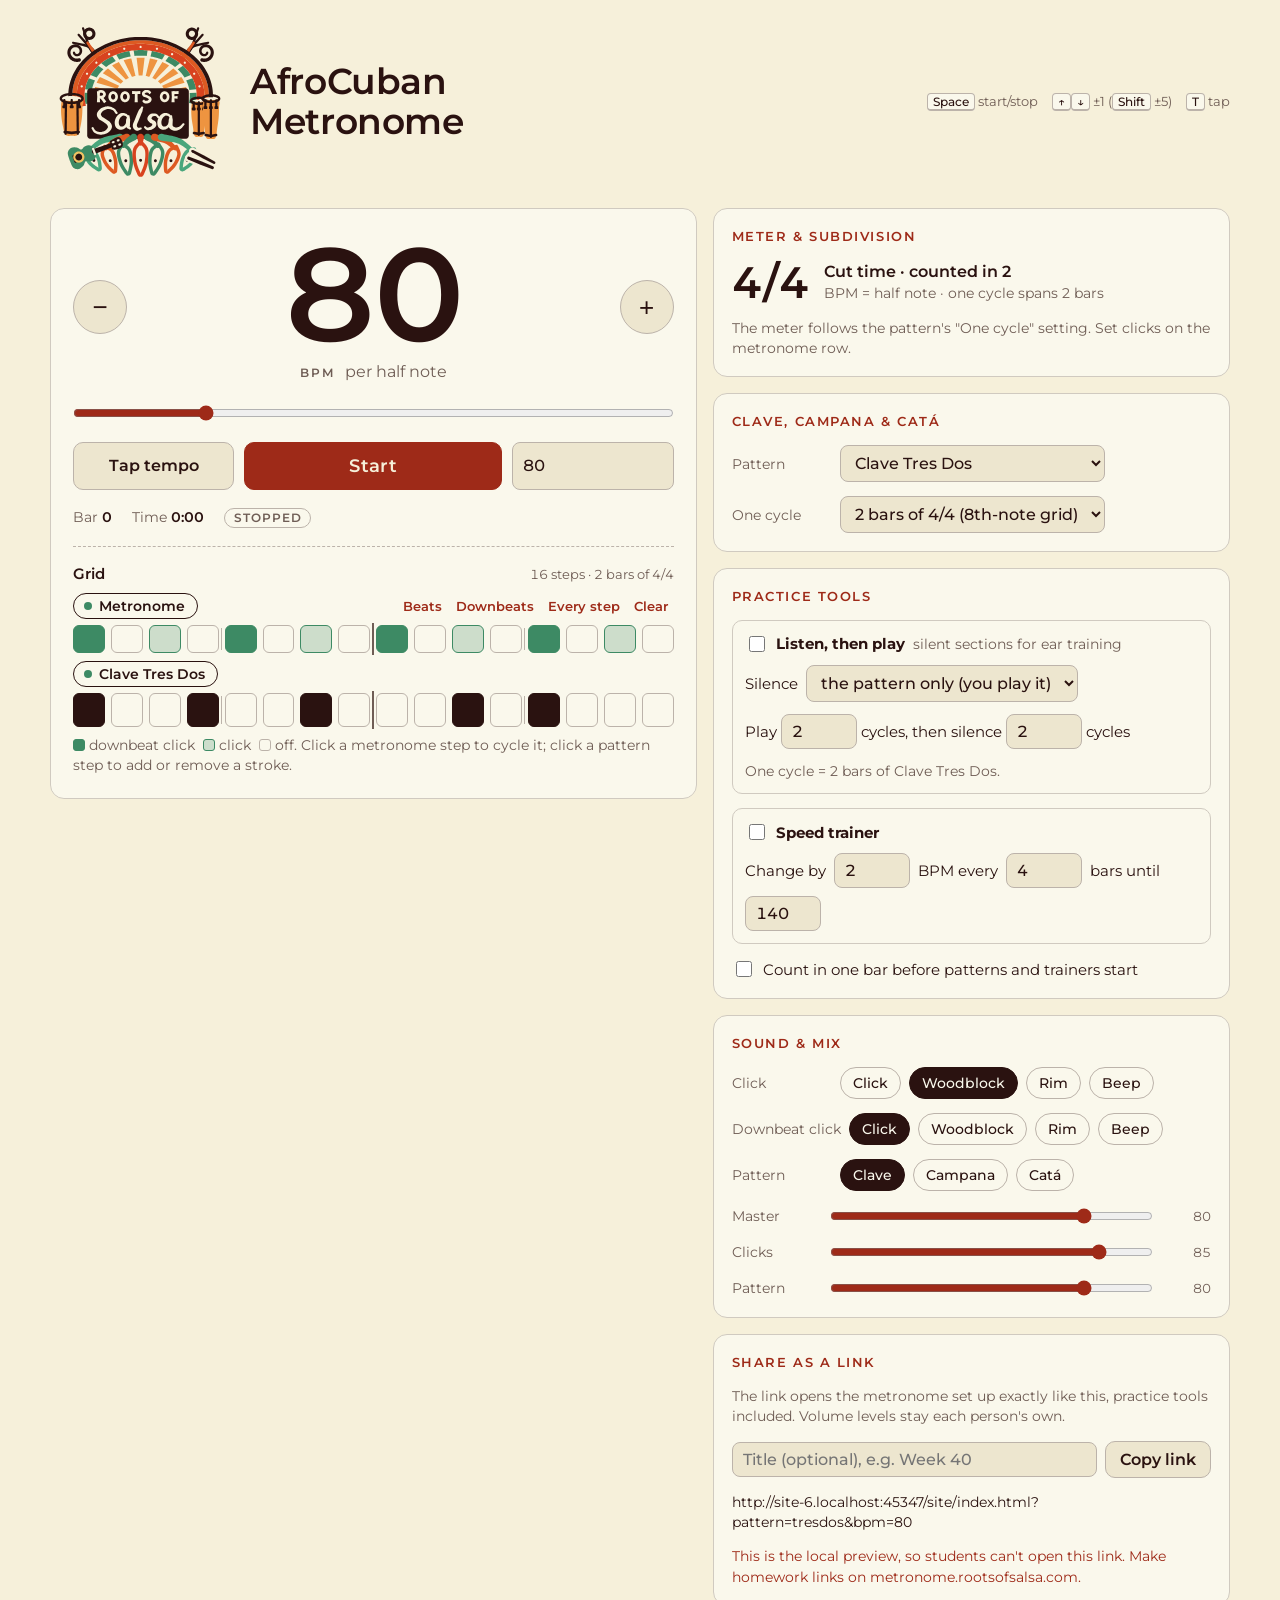
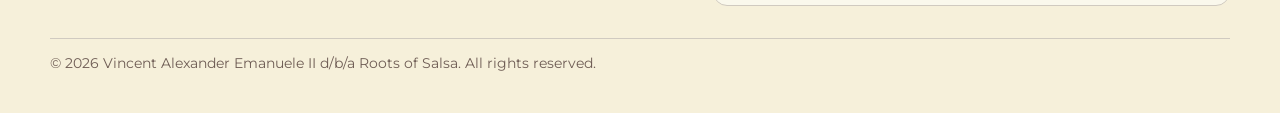
==== commit 4c4007fc: "Homework links: the Share panel, and opening a link - Share as a link (where Saved setups was): an o" ====
--- a/site/index.html
+++ b/site/index.html
@@ -26,6 +26,7 @@
     </div>
     <div class="keys"><span><kbd>Space</kbd> start/stop</span><span><kbd>↑</kbd><kbd>↓</kbd> ±1 (<kbd>Shift</kbd> ±5)</span><span><kbd>T</kbd> tap</span></div>
   </header>
+  <p class="notice" id="linkNotice" role="status" hidden></p>
 
   <div class="grid">
     <section class="transport" id="transport" aria-label="Transport">
@@ -119,6 +120,15 @@
         <div class="slider"><span>Pattern</span><input type="range" id="vPat" min="0" max="100" value="80"><output id="vPatOut">80</output></div>
       </section>
 
+      <section class="panel" aria-labelledby="h-share">
+        <h2 id="h-share">Share as a link</h2>
+        <p class="hint">The link opens the metronome set up exactly like this, practice tools included. Volume levels stay each person's own.</p>
+        <div class="row"><input type="text" id="linkTitle" maxlength="80" placeholder="Title (optional), e.g. Week 40" aria-label="Link title"><button class="btn" id="copyLink">Copy link</button></div>
+        <p class="link-out" id="linkOut"></p>
+        <p class="hint" id="copyStatus" aria-live="polite"></p>
+        <p class="hint link-local" id="linkLocal" hidden>This is the local preview, so students can't open this link. Make homework links on metronome.rootsofsalsa.com.</p>
+      </section>
+
     </div>
   </div>
   <footer class="foot">© 2026 Vincent Alexander Emanuele II d/b/a Roots&nbsp;of&nbsp;Salsa. All rights reserved.</footer>
--- a/site/css/styles.css
+++ b/site/css/styles.css
@@ -124,6 +124,13 @@
 .sw input{accent-color:var(--accent);width:16px;height:16px}
 .sub{display:grid;gap:10px;padding:12px;border:1px solid var(--line);border-radius:10px}
 .sub .row{font-size:15px}
+/* Homework links: the notice when the page opens from a link, and the Share panel. */
+.notice{margin:0 0 16px;padding:10px 14px;background:var(--surface);border:1px solid var(--line);border-left:4px solid var(--accent);border-radius:10px}
+#linkTitle{flex:1;min-width:0}
+#copyLink{padding:8px 14px}
+.link-out{margin:0;font-size:14px;overflow-wrap:anywhere;-webkit-user-select:all;user-select:all}
+#copyStatus:empty{display:none}
+.link-local{color:var(--accent)}
 /* Copyright line, in the owner's full formal wording (same as the README). */
 .foot{margin-top:32px;padding-top:14px;border-top:1px solid var(--line);font-size:14px;color:var(--muted)}
 /* Touch screens: every control is at least 40px tall, and each grid cell's tap area takes in the gap
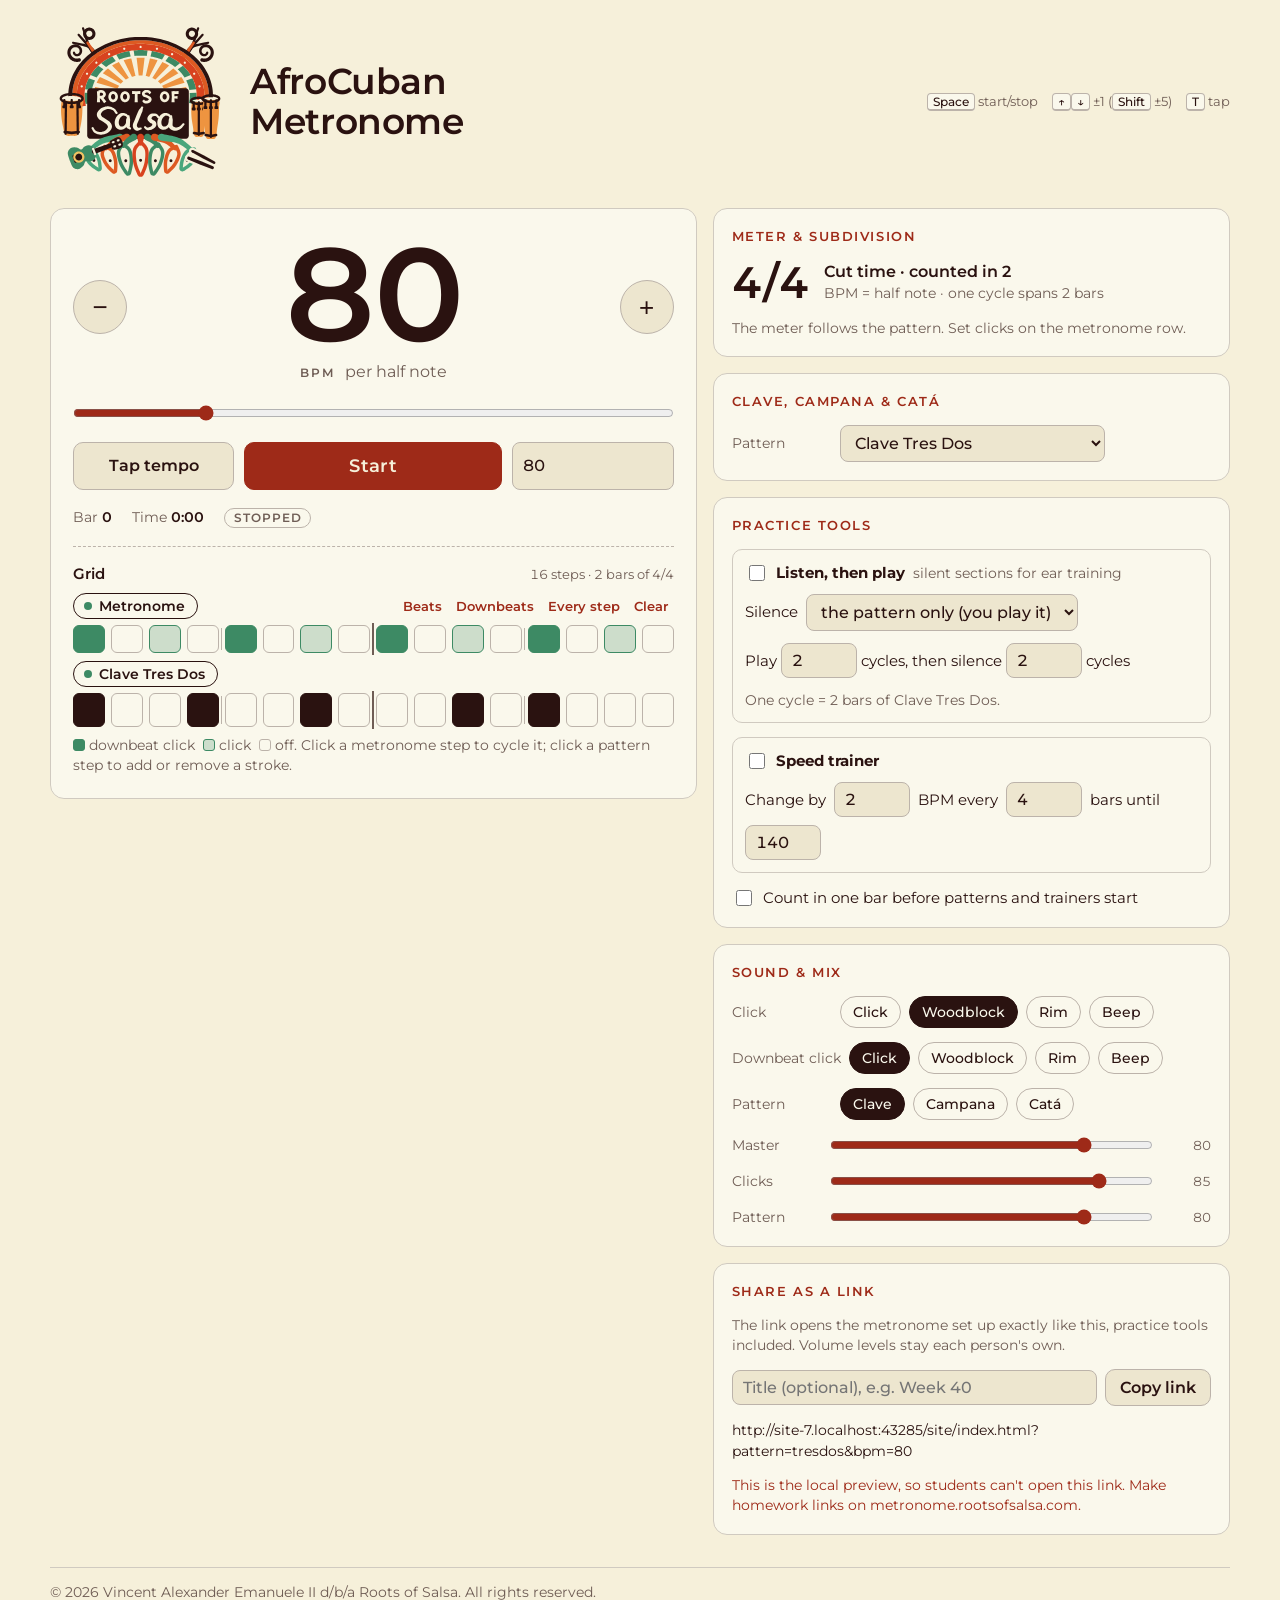
==== commit 912cd5eb: "Remove the 16th-note grid and "counted in 6" options The owner won't use them, so each pattern keeps" ====
--- a/site/index.html
+++ b/site/index.html
@@ -74,7 +74,7 @@
           <span class="sig" id="sigOut">6/8</span>
           <div><div id="sigNote">Counted in 2</div><div class="hint" id="sigSub">BPM = dotted quarter note</div></div>
         </div>
-        <p class="hint" id="gridNote" hidden>The meter follows the pattern's "One cycle" setting. Set clicks on the metronome row.</p>
+        <p class="hint" id="gridNote" hidden>The meter follows the pattern. Set clicks on the metronome row.</p>
         <div id="freeMeter">
         <div class="row" id="meters"><span class="lbl">Time</span></div>
         <div class="row" id="subs"><span class="lbl">Subdivide</span></div>
@@ -85,9 +85,6 @@
         <h2 id="h-clave">Clave, campana &amp; catá</h2>
         <div class="row"><span class="lbl">Pattern</span>
           <select id="pattern" aria-label="Pattern"></select>
-        </div>
-        <div class="row"><span class="lbl">One cycle</span>
-          <select id="span" aria-label="Pattern span"></select>
         </div>
       </section>
 
